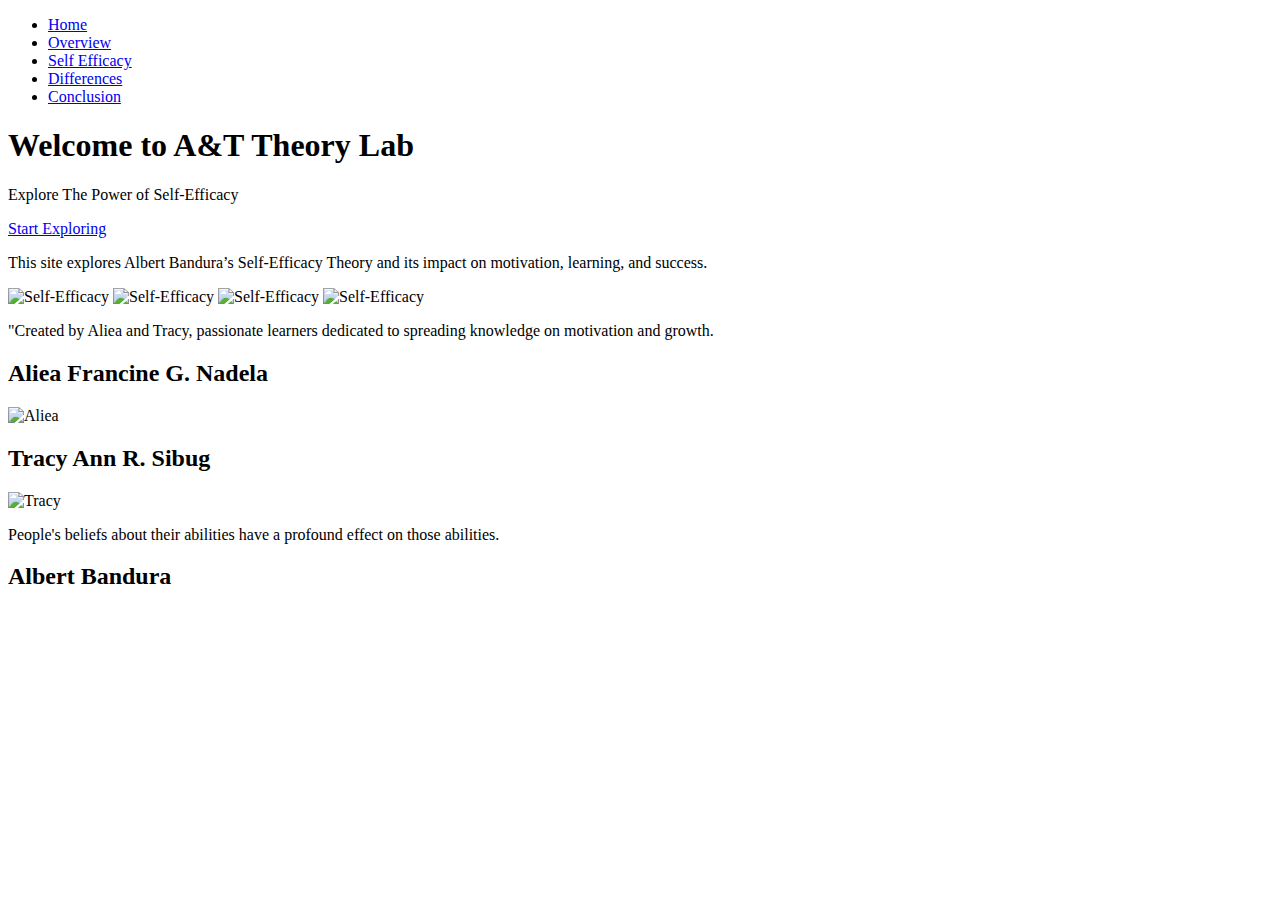
==== index.html @ 86122a65 "all html" ====
<!DOCTYPE html>
<html lang="en">
<head>
    <meta charset="UTF-8">
    <meta name="viewport" content="width=device-width, initial-scale=1.0">
    <title>A&T Theory</title>
    <style rel="stylesheet" type="'text/css" href="style.css"></style>
</head>
<body>
    <header class="header">
        <nav class="navbar">
            <ul class="navList">
                <li class="navLink"><a href="index.html">Home</a></li>
                <li class="navLink"><a href="overview.html">Overview</a></li>
                <li class="navLink"><a href="selfEfficacy.html">Self Efficacy</a></li>
                <li class="navLink"><a href="venn.html">Differences</a></li>
                <li class="navLink"><a href="conclusion.html">Conclusion</a></li>
            </ul>
        </nav>
    </header>

    <section class="hero">
        <div class="content">
            <h1>Welcome to A&T Theory Lab</h1>
            <p>Explore The Power of Self-Efficacy</p>
            <a href="overview.html">Start Exploring</a>
        </div>
    </section>

    <section class="about">
        <div class="content">
            <p>
                This site explores Albert Bandura’s Self-Efficacy Theory and its impact on motivation, learning, 
                and success.
            </p>
            <img src="images/self-efficacy.jpg" alt="Self-Efficacy" class="about-image">
            <img src="images/self-efficacy.jpg" alt="Self-Efficacy" class="about-image">
            <img src="images/self-efficacy.jpg" alt="Self-Efficacy" class="about-image">
            <img src="images/self-efficacy.jpg" alt="Self-Efficacy" class="about-image">
        </div>
    </section>

    <section class="creators">
        <div class="content">
            <p>"Created by Aliea and Tracy, passionate learners dedicated to spreading knowledge on motivation and growth.</p>

            <div class="them">
                <div class="aliea">
                    <h2>Aliea Francine G. Nadela</h2>
                    <img src="images/aliea.jpg" alt="Aliea" class="profile-image">
                </div>
                <div class="tracy">
                    <h2>Tracy Ann R. Sibug</h2>
                    <img src="images/tracy.jpg" alt="Tracy" class="profile-image">
                </div>
            </div>
        </div>
    </section>

    <section class="quote">
        <div class="content">
            <p>
                People's beliefs about their abilities have a profound effect on those abilities.
            </p>
            <h2>Albert Bandura</h2>
        </div>
    </section>
    

</body>
</html>
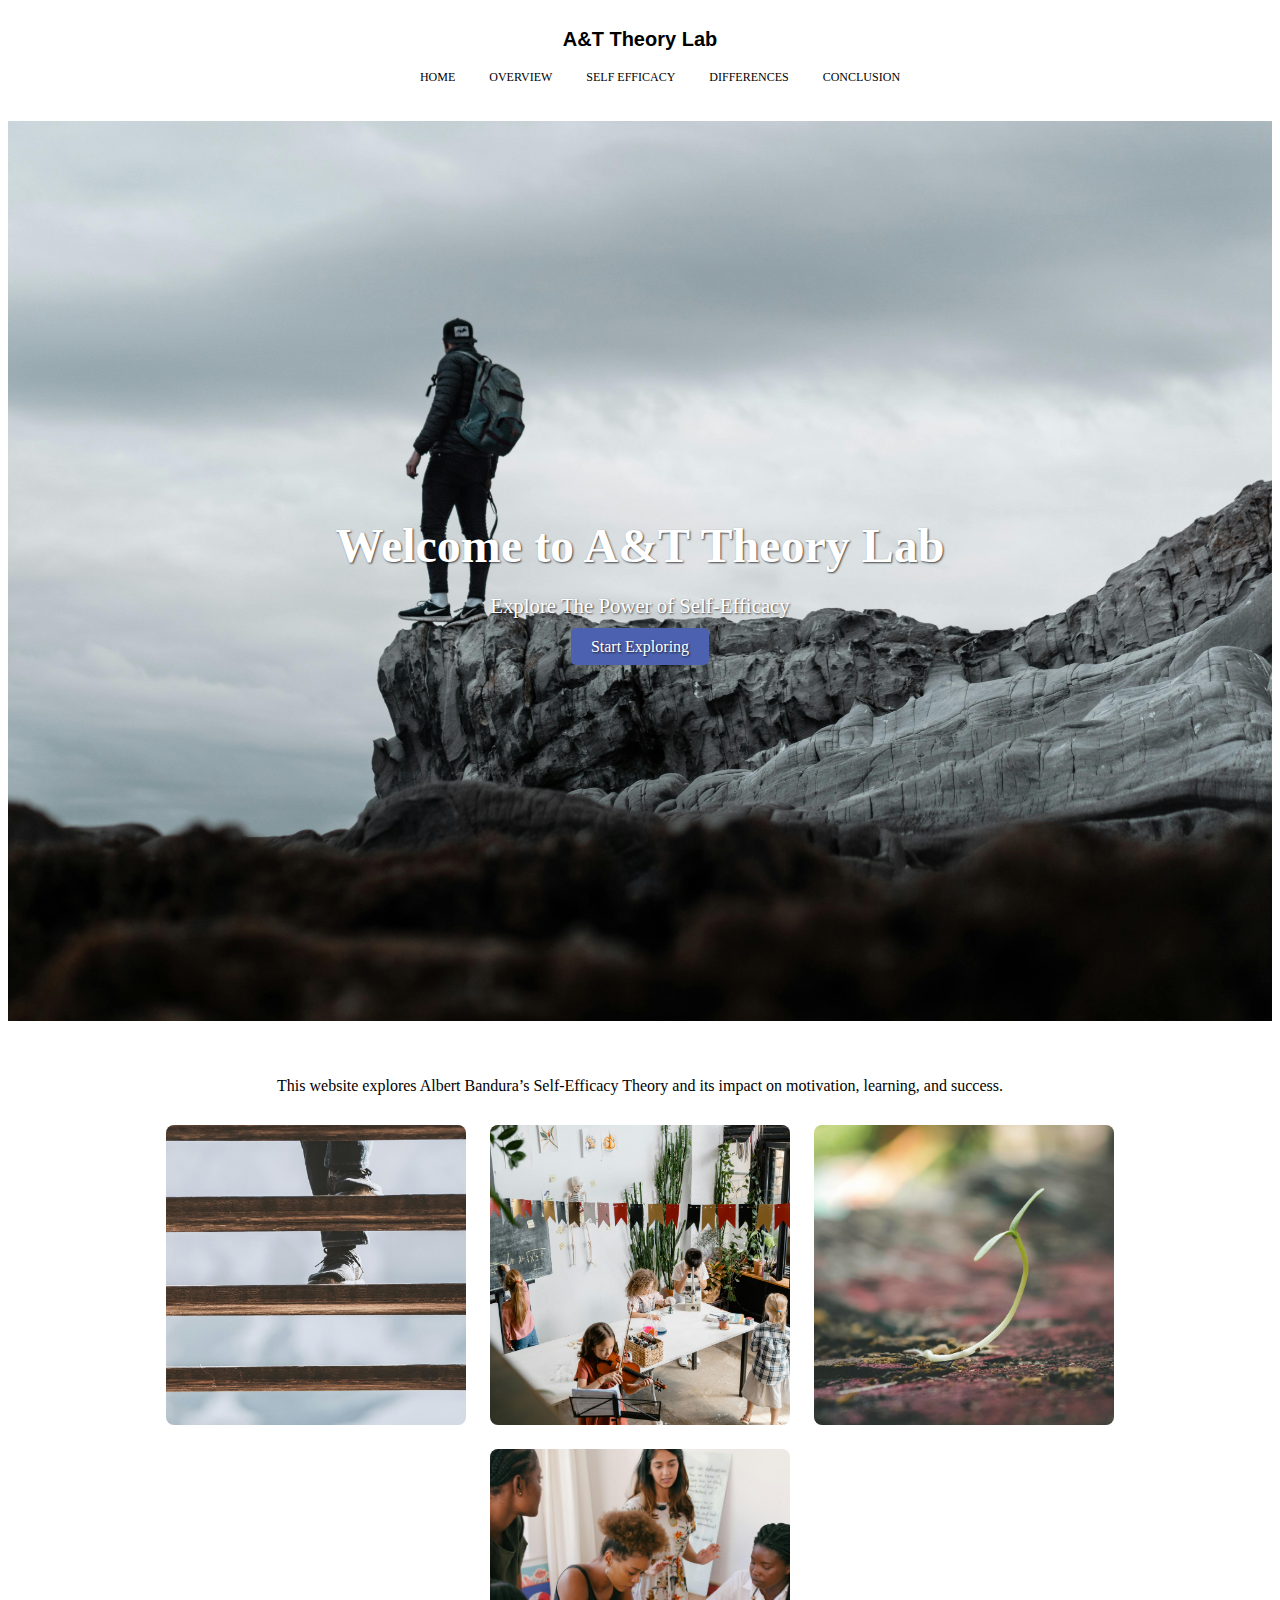
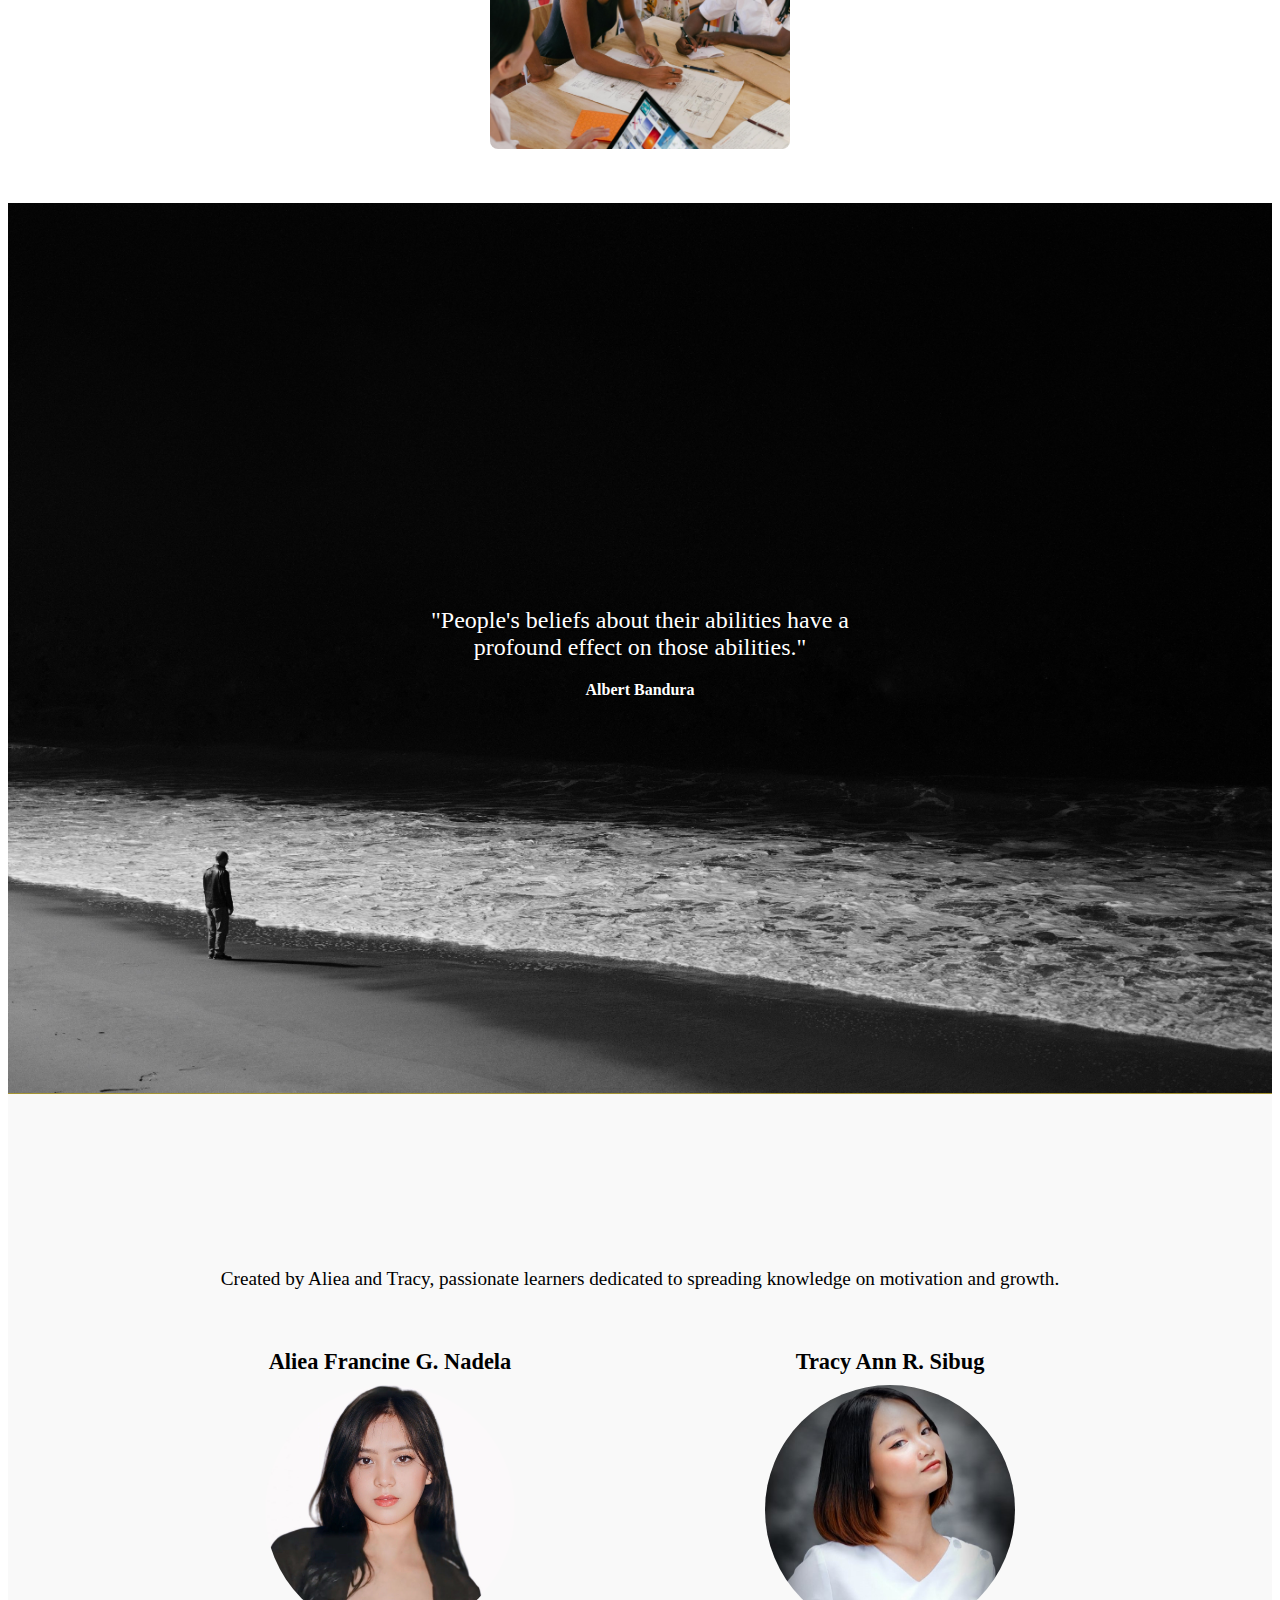
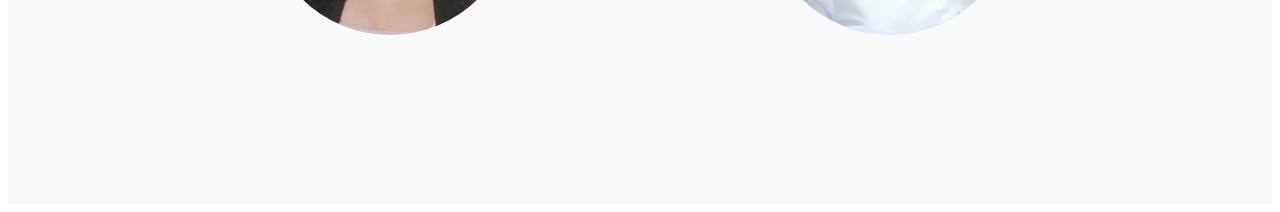
==== commit 3644af77: "home and overview css" ====
--- a/index.html
+++ b/index.html
@@ -4,11 +4,12 @@
     <meta charset="UTF-8">
     <meta name="viewport" content="width=device-width, initial-scale=1.0">
     <title>A&T Theory</title>
-    <style rel="stylesheet" type="'text/css" href="style.css"></style>
+    <link rel="stylesheet" href="style.css">
 </head>
 <body>
     <header class="header">
         <nav class="navbar">
+            <a href="index.html" class="logo">A&T Theory Lab</a>
             <ul class="navList">
                 <li class="navLink"><a href="index.html">Home</a></li>
                 <li class="navLink"><a href="overview.html">Overview</a></li>
@@ -30,19 +31,29 @@
     <section class="about">
         <div class="content">
             <p>
-                This site explores Albert Bandura’s Self-Efficacy Theory and its impact on motivation, learning, 
+                This website explores Albert Bandura’s Self-Efficacy Theory and its impact on motivation, learning, 
                 and success.
             </p>
-            <img src="images/self-efficacy.jpg" alt="Self-Efficacy" class="about-image">
-            <img src="images/self-efficacy.jpg" alt="Self-Efficacy" class="about-image">
-            <img src="images/self-efficacy.jpg" alt="Self-Efficacy" class="about-image">
-            <img src="images/self-efficacy.jpg" alt="Self-Efficacy" class="about-image">
+            <img src="images/about (1).jpg" alt="Self-Efficacy" class="about-image">
+            <img src="images/about (2).jpg" alt="Self-Efficacy" class="about-image">
+            <img src="images/about (3).jpg" alt="Self-Efficacy" class="about-image">
+            <img src="images/about (4).jpg" alt="Self-Efficacy" class="about-image">
         </div>
     </section>
 
+    <section class="quote">
+        <div class="content">
+            <p>
+                "People's beliefs about their abilities have a profound effect on those abilities."
+            </p>
+            <h2>Albert Bandura</h2>
+        </div>
+    </section>
+    
+    
     <section class="creators">
         <div class="content">
-            <p>"Created by Aliea and Tracy, passionate learners dedicated to spreading knowledge on motivation and growth.</p>
+            <p>Created by Aliea and Tracy, passionate learners dedicated to spreading knowledge on motivation and growth.</p>
 
             <div class="them">
                 <div class="aliea">
@@ -57,15 +68,5 @@
         </div>
     </section>
 
-    <section class="quote">
-        <div class="content">
-            <p>
-                People's beliefs about their abilities have a profound effect on those abilities.
-            </p>
-            <h2>Albert Bandura</h2>
-        </div>
-    </section>
-    
-
 </body>
 </html>--- a/style.css
+++ b/style.css
@@ -0,0 +1,170 @@
+
+/* Header Styles */
+.header {
+    background-color: transparent;
+    padding: 20px 0;
+}
+
+.navbar {
+    text-align: center;
+}
+.logo{
+    text-decoration: none;
+    color: black;
+    font-size: 20px;
+    font-weight: 600;
+    font-family: 'Segoe UI', Tahoma, Geneva, Verdana, sans-serif;
+}
+.navList {
+    list-style-type: none;
+}
+
+.navLink {
+    display: inline-block;
+    margin: 0 15px;
+}
+
+.navLink a {
+    color: black;
+    text-decoration: none;
+    font-size: 12px;
+    text-transform: uppercase;
+   
+}
+
+.navLink a:hover {
+    color: #4c8eaf;
+}
+
+/* Hero Section */
+.hero {
+    background: url('images/hero-home-self.jpg') center/cover no-repeat;
+    color: rgb(255, 255, 255);
+    text-align: center;
+    text-shadow: 1px 1px 2px rgba(0, 0, 0, 0.7);
+    height: 100vh;
+    display: flex;
+    align-items: center;
+    justify-content: center;
+
+}
+
+.hero h1 {
+    font-size: 3em;
+    margin-bottom: 10px;
+}
+
+.hero p {
+    font-size: 1.3em;
+    margin-bottom: 20px;
+}
+
+.hero a {
+    background-color: #4c61af;
+    color: white;
+    padding: 10px 20px;
+    text-decoration: none;
+    font-size: 1em;
+    border-radius: 5px;
+}
+
+.hero a:hover {
+    background-color: #3e5091;
+}
+
+/* About Section */
+.about {
+    background-color: #fff;
+    padding: 40px 20px;
+    text-align: center;
+}
+
+.about p {
+    font-size: 1em;
+    margin-bottom: 20px;
+}
+
+.about-image {
+    width: 300px;
+    height: 300px;
+    margin: 10px;
+    border-radius: 8px;
+    object-fit: cover;
+}
+.about-image:hover {
+    transform: scale(1.05);
+    transition: transform 0.3s ease;
+}
+
+/* Quote Section */
+.quote {
+    color: white;
+    padding: 40px 20px;
+    text-align: center;
+    height: 90vh;
+    display: flex;
+    text-align: center;
+    justify-content: center;
+    align-items: center;
+    background: url('images/home-quote.jpg') bottom/cover no-repeat;
+    text-align: center;
+    text-shadow: 1px 1px 2px rgba(0, 0, 0, 0.7);
+}
+
+.quote p {
+    font-size: 1.5em;
+    margin-bottom: 20px;
+    width: 500px;
+}
+
+.quote h2 {
+    font-size: 1em;
+    font-weight: bold;
+}
+
+/* Creators Section */
+.creators {
+    background-color: #f9f9f9;
+    border-top: 1px solid rgb(164, 147, 51);
+    padding: 40px 20px;
+    height: 70vh;
+    display: flex;
+    justify-content: center;
+    align-items: center;
+}
+
+.creators .content {
+    text-align: center;
+}
+
+.creators p {
+    font-size: 1.2em;
+    margin-bottom: 40px;
+}
+
+.them {
+    display: flex;
+    justify-content: center;
+    gap: 250px;
+    align-items: center;
+}
+
+.aliea, .tracy {
+    text-align: center;
+}
+
+.profile-image {
+    width: 250px;
+    height: 250px;
+    border-radius: 50%;
+    object-fit: cover;
+    margin-bottom: 10px;
+}
+
+.aliea h2, .tracy h2 {
+    font-size: 1.4em;
+    margin-bottom: 10px;
+}
+.aliea h2:hover, .tracy h2:hover{
+    color: rgb(83, 72, 6);
+}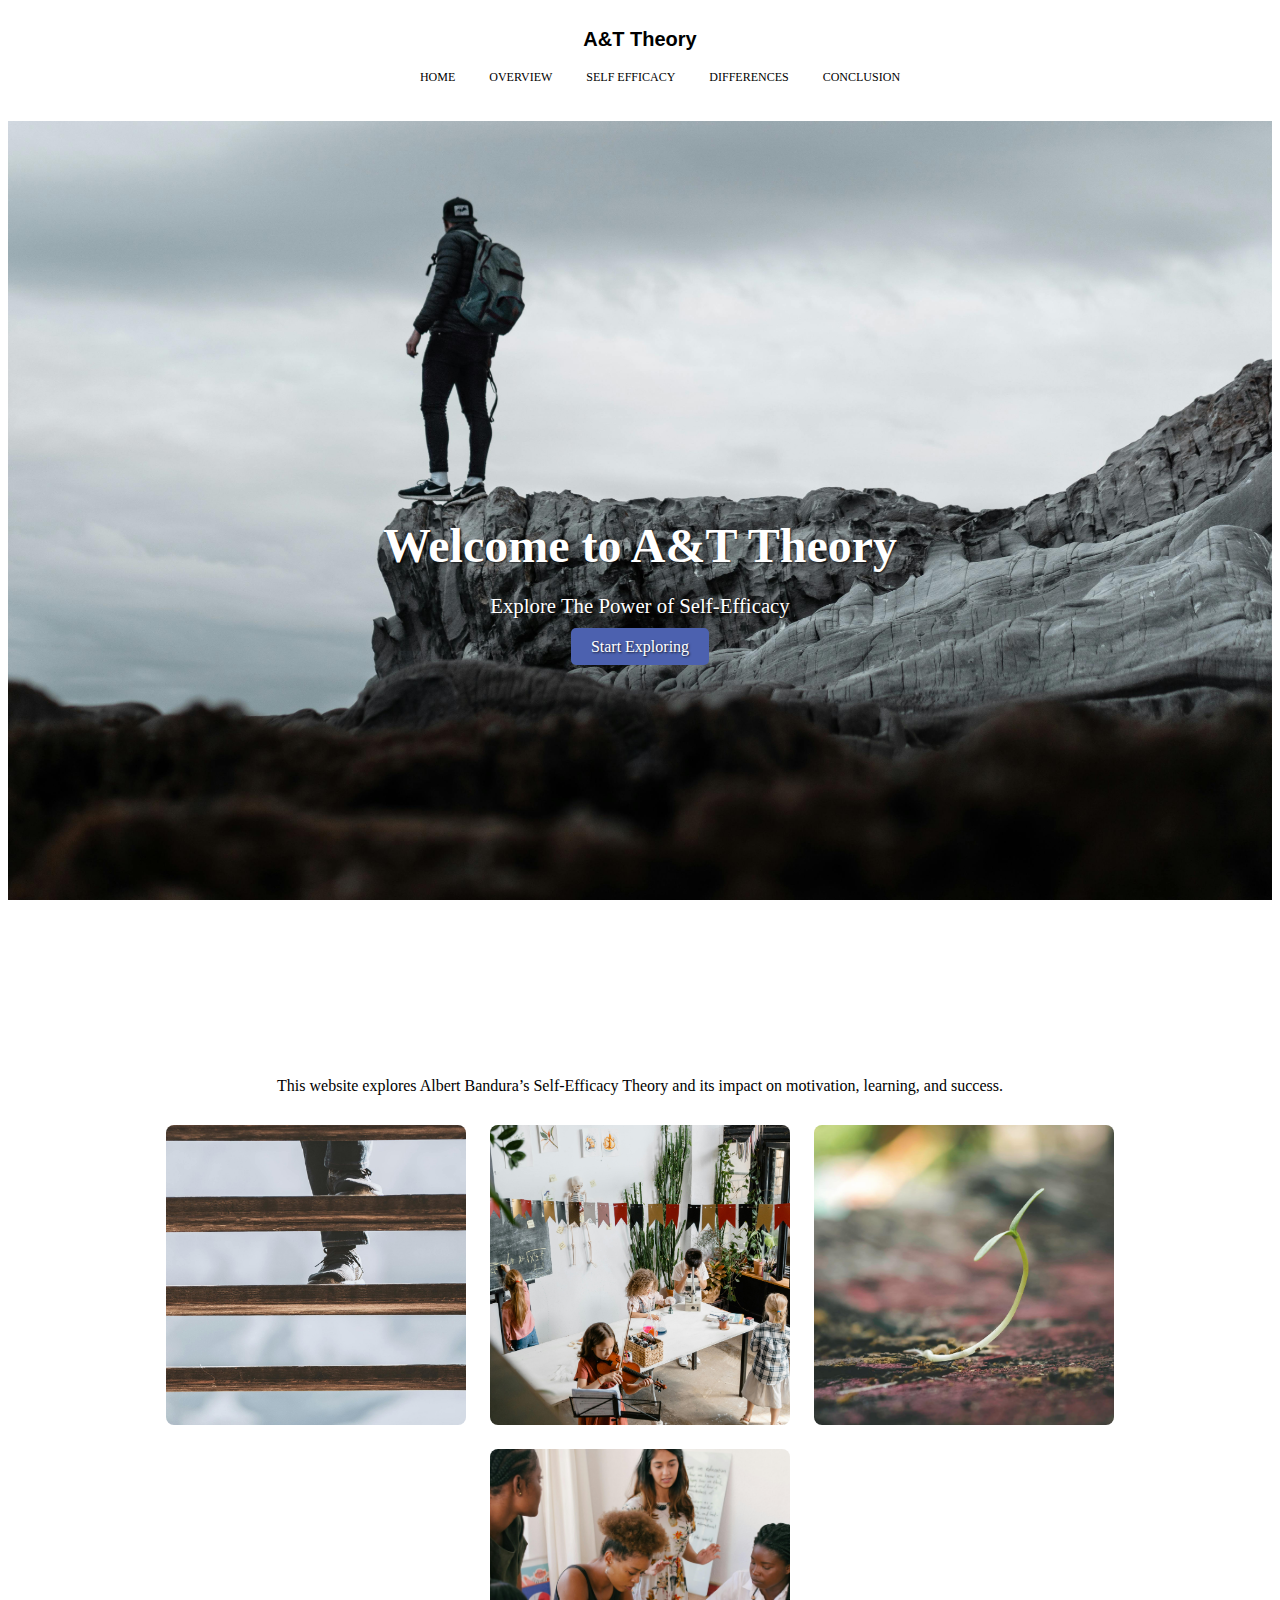
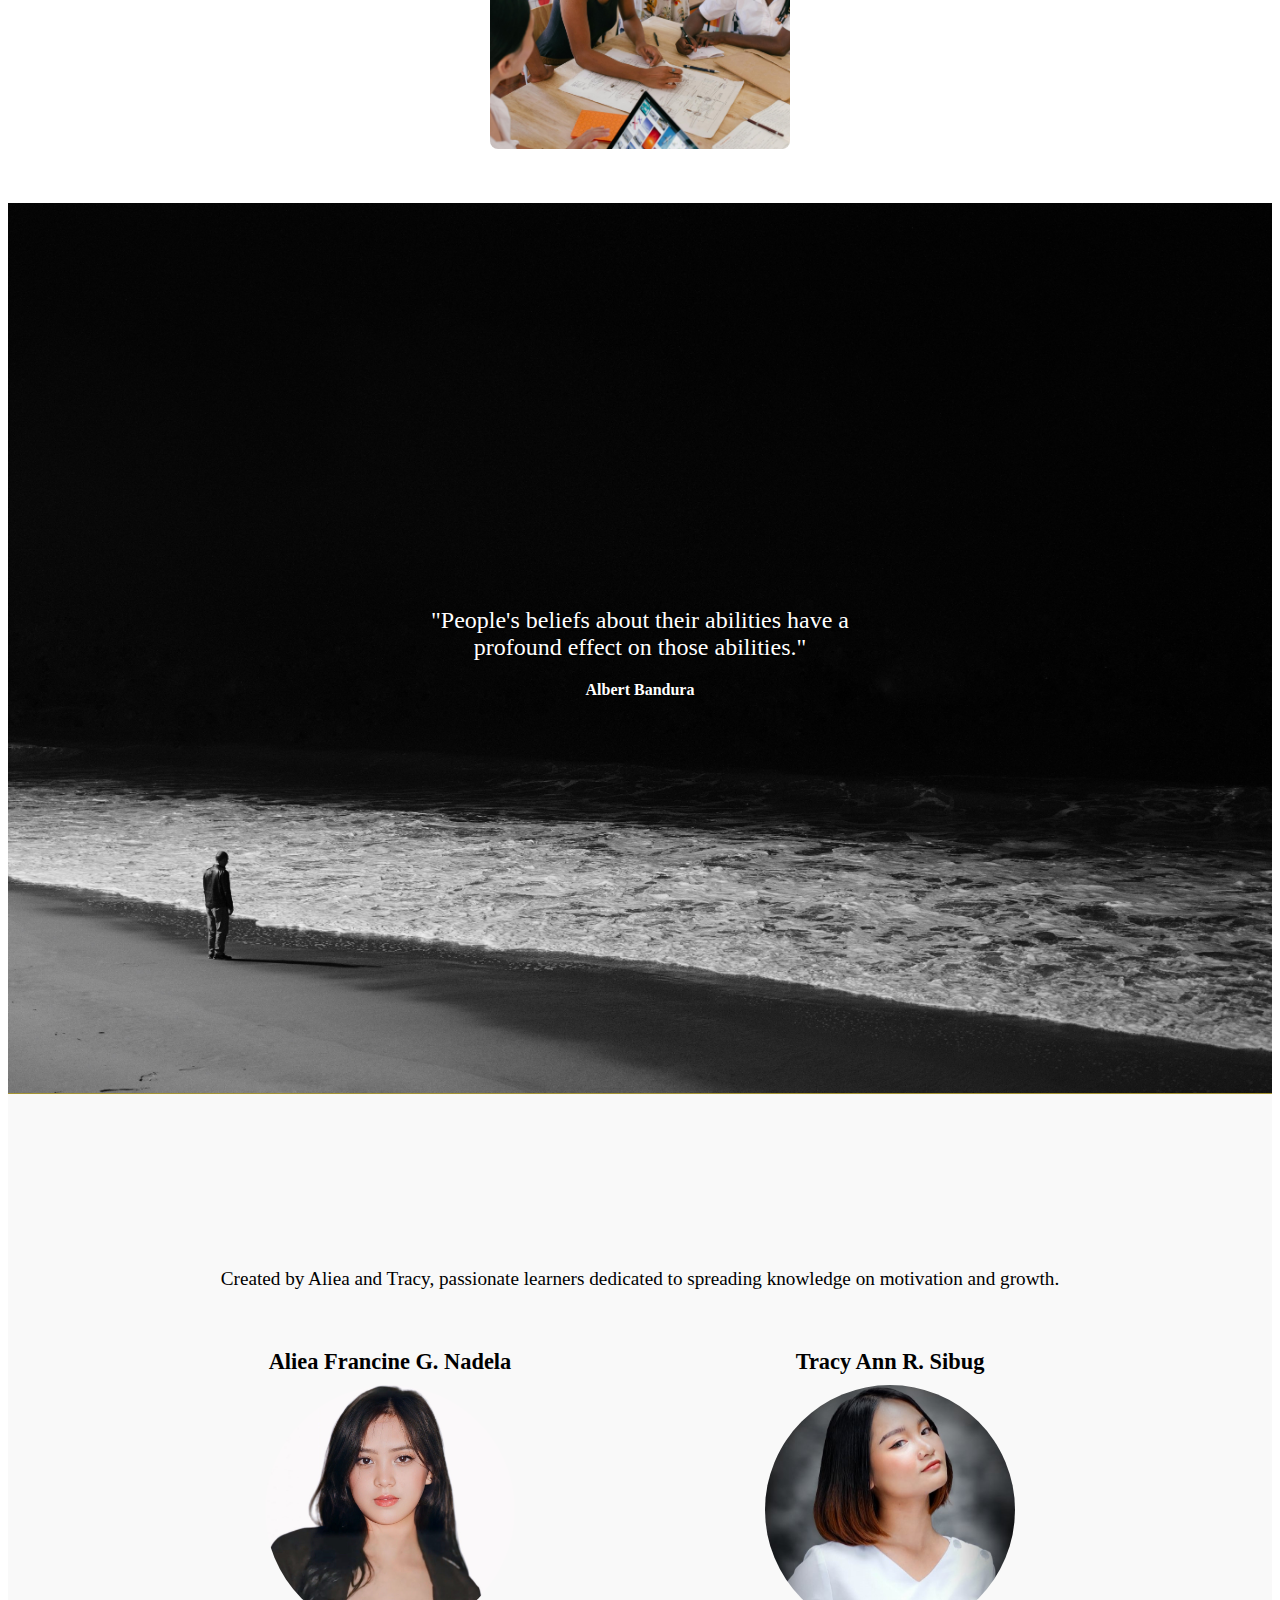
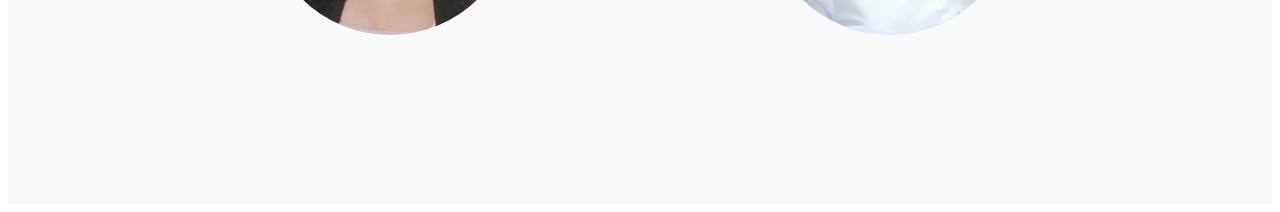
==== commit 9364268a: "all css" ====
--- a/index.html
+++ b/index.html
@@ -9,7 +9,7 @@
 <body>
     <header class="header">
         <nav class="navbar">
-            <a href="index.html" class="logo">A&T Theory Lab</a>
+            <a href="index.html" class="logo">A&T Theory</a>
             <ul class="navList">
                 <li class="navLink"><a href="index.html">Home</a></li>
                 <li class="navLink"><a href="overview.html">Overview</a></li>
@@ -22,7 +22,7 @@
 
     <section class="hero">
         <div class="content">
-            <h1>Welcome to A&T Theory Lab</h1>
+            <h1>Welcome to A&T Theory</h1>
             <p>Explore The Power of Self-Efficacy</p>
             <a href="overview.html">Start Exploring</a>
         </div>
--- a/style.css
+++ b/style.css
@@ -38,7 +38,7 @@
 
 /* Hero Section */
 .hero {
-    background: url('images/hero-home-self.jpg') center/cover no-repeat;
+    background: url('images/hero-home-self.jpg') center/cover no-repeat fixed;
     color: rgb(255, 255, 255);
     text-align: center;
     text-shadow: 1px 1px 2px rgba(0, 0, 0, 0.7);
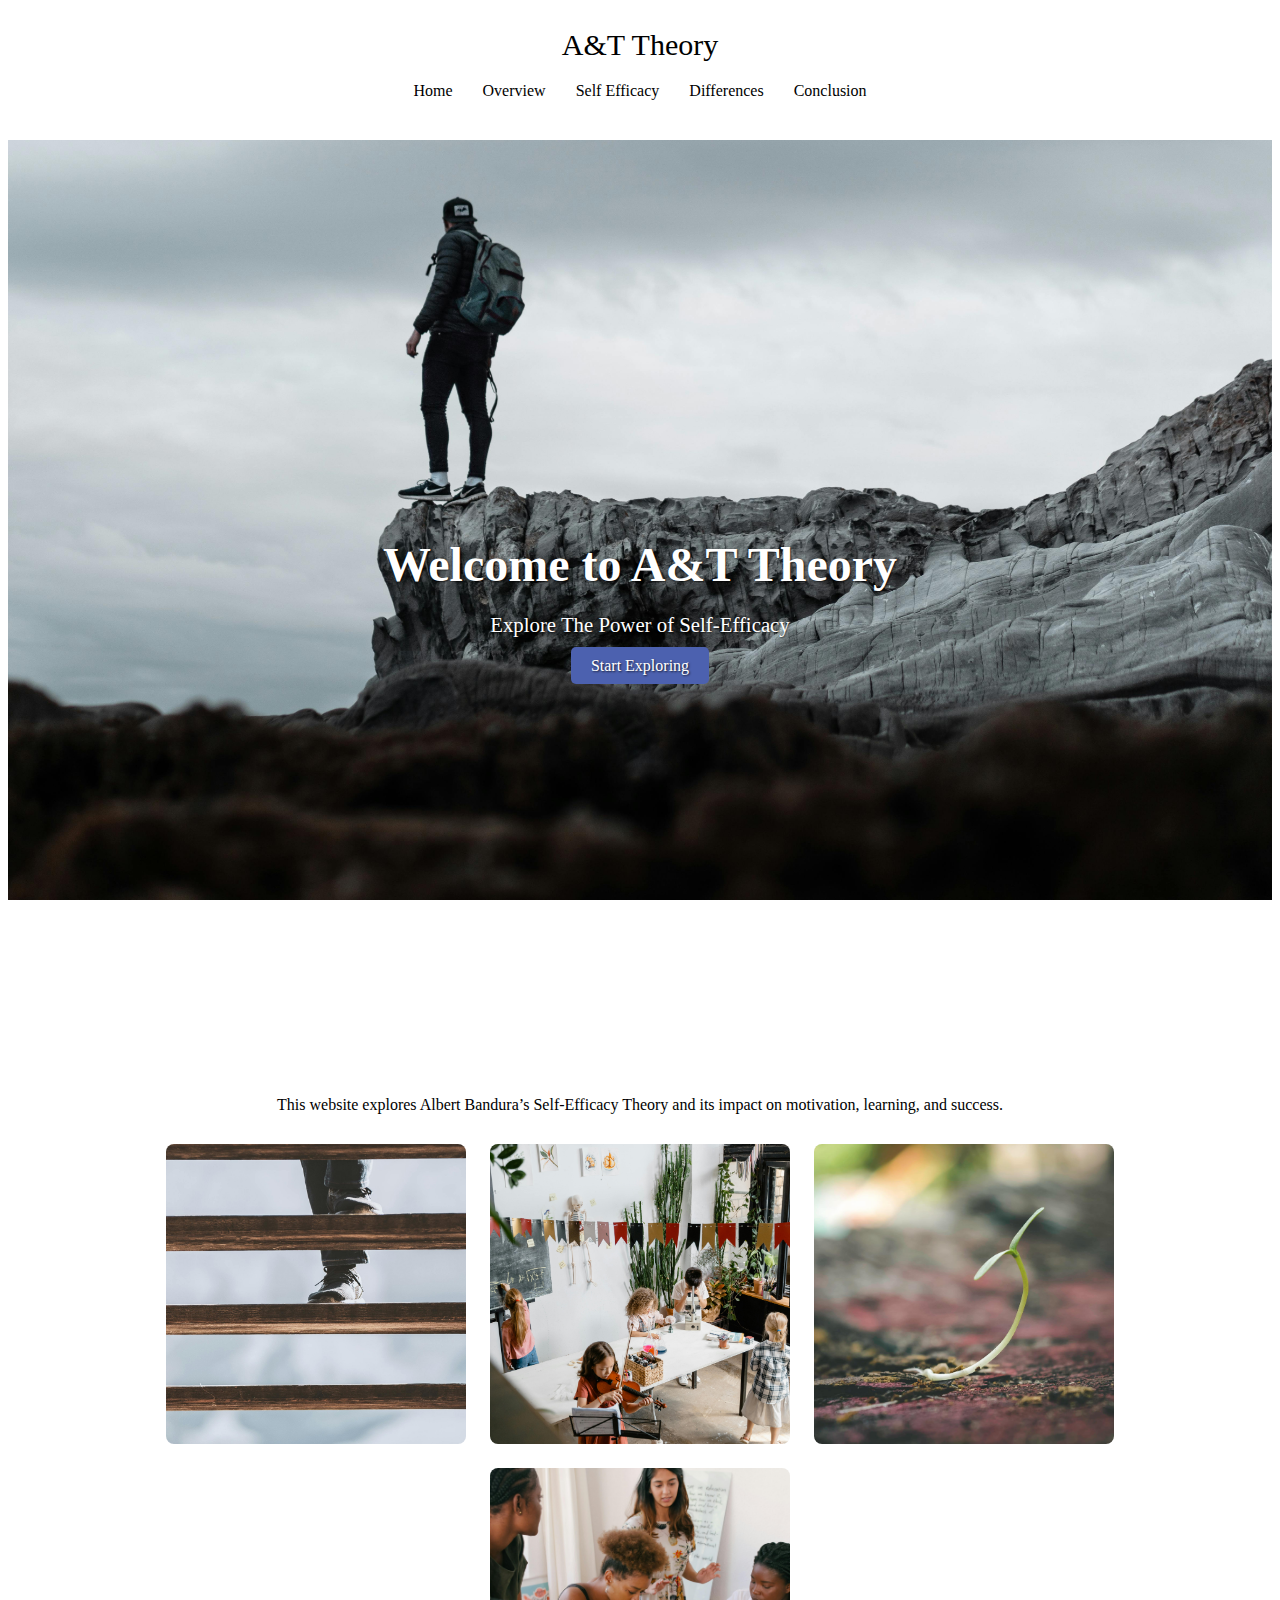
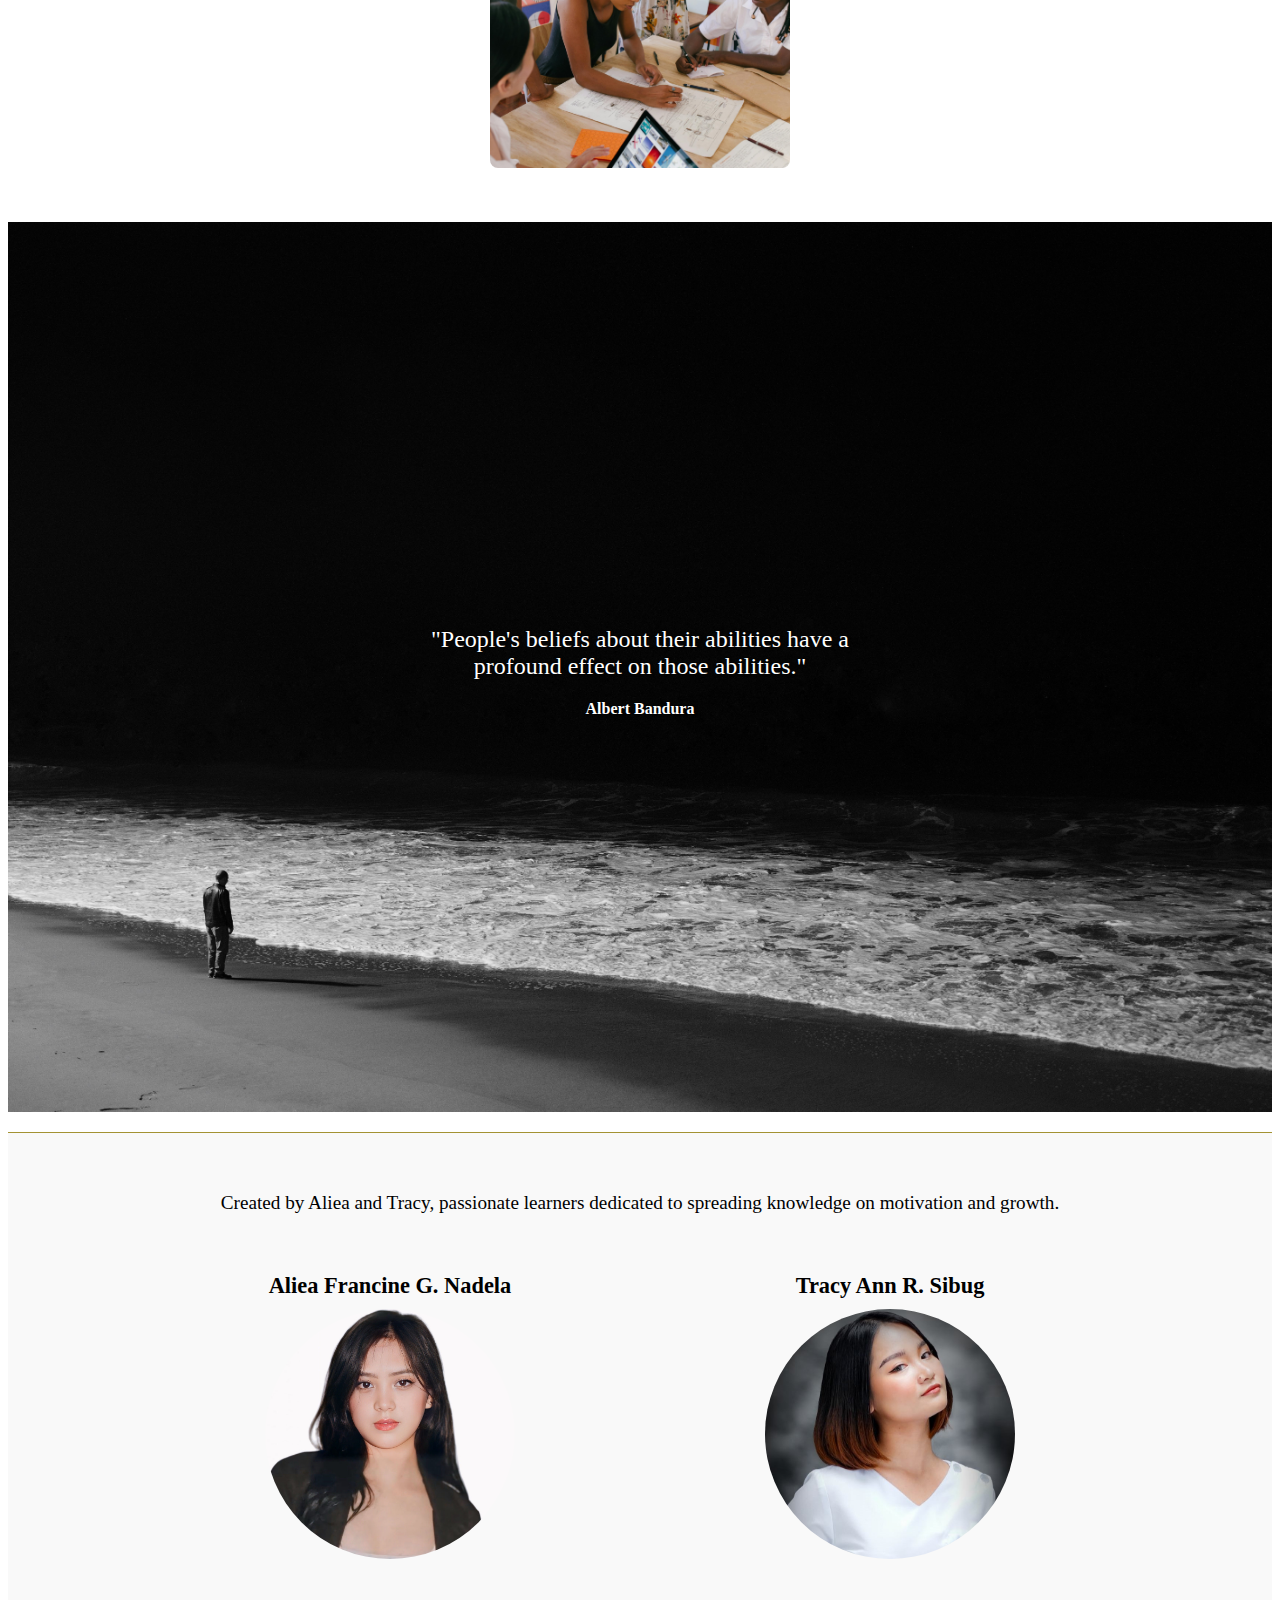
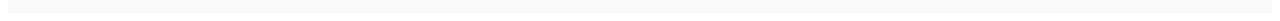
==== commit 89eeb023: "responsiveness" ====
--- a/index.html
+++ b/index.html
@@ -10,6 +10,11 @@
     <header class="header">
         <nav class="navbar">
             <a href="index.html" class="logo">A&T Theory</a>
+            <div class="burger" onclick="toggleMenu()">
+                <div class="line"></div>
+                <div class="line"></div>
+                <div class="line"></div>
+            </div>
             <ul class="navList">
                 <li class="navLink"><a href="index.html">Home</a></li>
                 <li class="navLink"><a href="overview.html">Overview</a></li>
@@ -29,11 +34,11 @@
     </section>
 
     <section class="about">
-        <div class="content">
-            <p>
-                This website explores Albert Bandura’s Self-Efficacy Theory and its impact on motivation, learning, 
-                and success.
-            </p>
+        <p>
+            This website explores Albert Bandura’s Self-Efficacy Theory and its impact on motivation, learning, 
+            and success.
+        </p>
+        <div class="about-images-container">
             <img src="images/about (1).jpg" alt="Self-Efficacy" class="about-image">
             <img src="images/about (2).jpg" alt="Self-Efficacy" class="about-image">
             <img src="images/about (3).jpg" alt="Self-Efficacy" class="about-image">
@@ -49,7 +54,6 @@
             <h2>Albert Bandura</h2>
         </div>
     </section>
-    
     
     <section class="creators">
         <div class="content">
@@ -68,5 +72,12 @@
         </div>
     </section>
 
+    <script>
+        // JavaScript to toggle the menu
+        function toggleMenu() {
+            var navList = document.querySelector('.navList');
+            navList.classList.toggle('active');  // Toggle 'active' class on menu
+        }
+    </script>
 </body>
-</html>+</html>
--- a/style.css
+++ b/style.css
@@ -1,40 +1,93 @@
-
-/* Header Styles */
+/* Navbar styles */
 .header {
     background-color: transparent;
     padding: 20px 0;
 }
-
 .navbar {
-    text-align: center;
+    position: relative;
+    text-align: center;
+}
+
+/* Hamburger menu (burger icon) */
+.burger {
+    display: none;
+    flex-direction: column;
+    justify-content: space-around;
+    align-items: center;
+    width: 30px;
+    height: 30px;
+    cursor: pointer;
+}
+
+.burger .line {
+    width: 25px;
+    height: 4px;
+    background-color: black;
+    border-radius: 5px;
+}
+
+/* Mobile navbar hidden by default */
+.navList {
+    list-style-type: none;
+    display: flex;
+    justify-content: center;
+    padding: 20px;
+    margin: 0;
+    text-align: center;
+    align-items: center;
+    
 }
 .logo{
     text-decoration: none;
     color: black;
-    font-size: 20px;
-    font-weight: 600;
-    font-family: 'Segoe UI', Tahoma, Geneva, Verdana, sans-serif;
-}
-.navList {
-    list-style-type: none;
-}
-
-.navLink {
-    display: inline-block;
+    font-size: 30px;
+
+}
+.navLink a{
     margin: 0 15px;
-}
-
-.navLink a {
+    text-decoration: none;
     color: black;
-    text-decoration: none;
-    font-size: 12px;
-    text-transform: uppercase;
-   
-}
-
-.navLink a:hover {
-    color: #4c8eaf;
-}
+}
+.navLink a:hover{
+    color: rgb(40, 40, 144);
+}
+
+/* Burger Menu: Show when screen is small */
+@media screen and (max-width: 768px) {
+    /* Hide the nav links by default on mobile */
+    .navList {
+        display: none;
+        flex-direction: column;
+        width: 100%;
+        background-color: #fff;
+        position: absolute;
+        top: 60px;
+        left: 0;
+        text-align: center;
+        padding: 20px;
+        box-shadow: 0 4px 2px -2px gray;
+    }
+
+    /* Show the burger icon on mobile */
+    .burger {
+        display: flex;
+    }
+
+    /* Show the navList when the burger is clicked */
+    .navList.active {
+        display: flex;
+    }
+
+    /* Adjust nav links inside the burger menu */
+    .navLink {
+        margin: 10px 0;
+    }
+
+    .navLink a {
+        font-size: 14px;
+    }
+}
+
 
 /* Hero Section */
 .hero {
@@ -46,7 +99,6 @@
     display: flex;
     align-items: center;
     justify-content: center;
-
 }
 
 .hero h1 {
@@ -91,6 +143,7 @@
     border-radius: 8px;
     object-fit: cover;
 }
+
 .about-image:hover {
     transform: scale(1.05);
     transition: transform 0.3s ease;
@@ -103,7 +156,6 @@
     text-align: center;
     height: 90vh;
     display: flex;
-    text-align: center;
     justify-content: center;
     align-items: center;
     background: url('images/home-quote.jpg') bottom/cover no-repeat;
@@ -127,10 +179,11 @@
     background-color: #f9f9f9;
     border-top: 1px solid rgb(164, 147, 51);
     padding: 40px 20px;
-    height: 70vh;
-    display: flex;
-    justify-content: center;
-    align-items: center;
+    height: auto; /* Changed height to auto for flexibility */
+    display: flex;
+    justify-content: center;
+    align-items: center;
+    margin-top: 20px; /* Added margin-top to ensure it is spaced from the previous section */
 }
 
 .creators .content {
@@ -165,6 +218,111 @@
     font-size: 1.4em;
     margin-bottom: 10px;
 }
-.aliea h2:hover, .tracy h2:hover{
+
+.aliea h2:hover, .tracy h2:hover {
     color: rgb(83, 72, 6);
-}+}
+/* Responsive Design for Tablets */
+@media screen and (max-width: 768px) {
+    .navbar {
+        display: flex;
+        flex-direction: column;
+        align-items: center;
+    }
+
+    .navLink {
+        margin: 10px 0;
+    }
+
+    .navLink a {
+        font-size: 14px;
+    }
+
+    .hero h1 {
+        font-size: 2.5em;
+    }
+
+    .hero p {
+        font-size: 1.1em;
+    }
+
+    .about-image {
+        width: 250px;
+        height: 250px;
+    }
+
+    .quote p {
+        font-size: 1.3em;
+        width: 400px;
+    }
+
+    .creators .content {
+        padding: 0 20px;
+    }
+
+    .them {
+        flex-direction: column;
+        gap: 50px;
+    }
+
+    .profile-image {
+        width: 200px;
+        height: 200px;
+    }
+
+    .aliea h2, .tracy h2 {
+        font-size: 1.2em;
+    }
+}
+
+/* Responsive Design for Mobile Phones */
+@media screen and (max-width: 480px) {
+    .navbar {
+        padding: 10px 0;
+    }
+
+    .navLink a {
+        font-size: 12px;
+    }
+
+    .hero h1 {
+        font-size: 2em;
+    }
+
+    .hero p {
+        font-size: 1em;
+    }
+
+    .about p {
+        font-size: 0.9em;
+    }
+
+    .about-image {
+        width: 200px;
+        height: 200px;
+    }
+
+    .quote p {
+        font-size: 1.1em;
+        width: 300px;
+    }
+
+    .creators .content {
+        padding: 0 15px;
+
+    }
+
+    .profile-image {
+        width: 150px;
+        height: 150px;
+    }
+
+    .aliea h2, .tracy h2 {
+        font-size: 1em;
+    }
+
+    .them {
+        flex-direction: column;
+        gap: 20px;
+    }
+}
